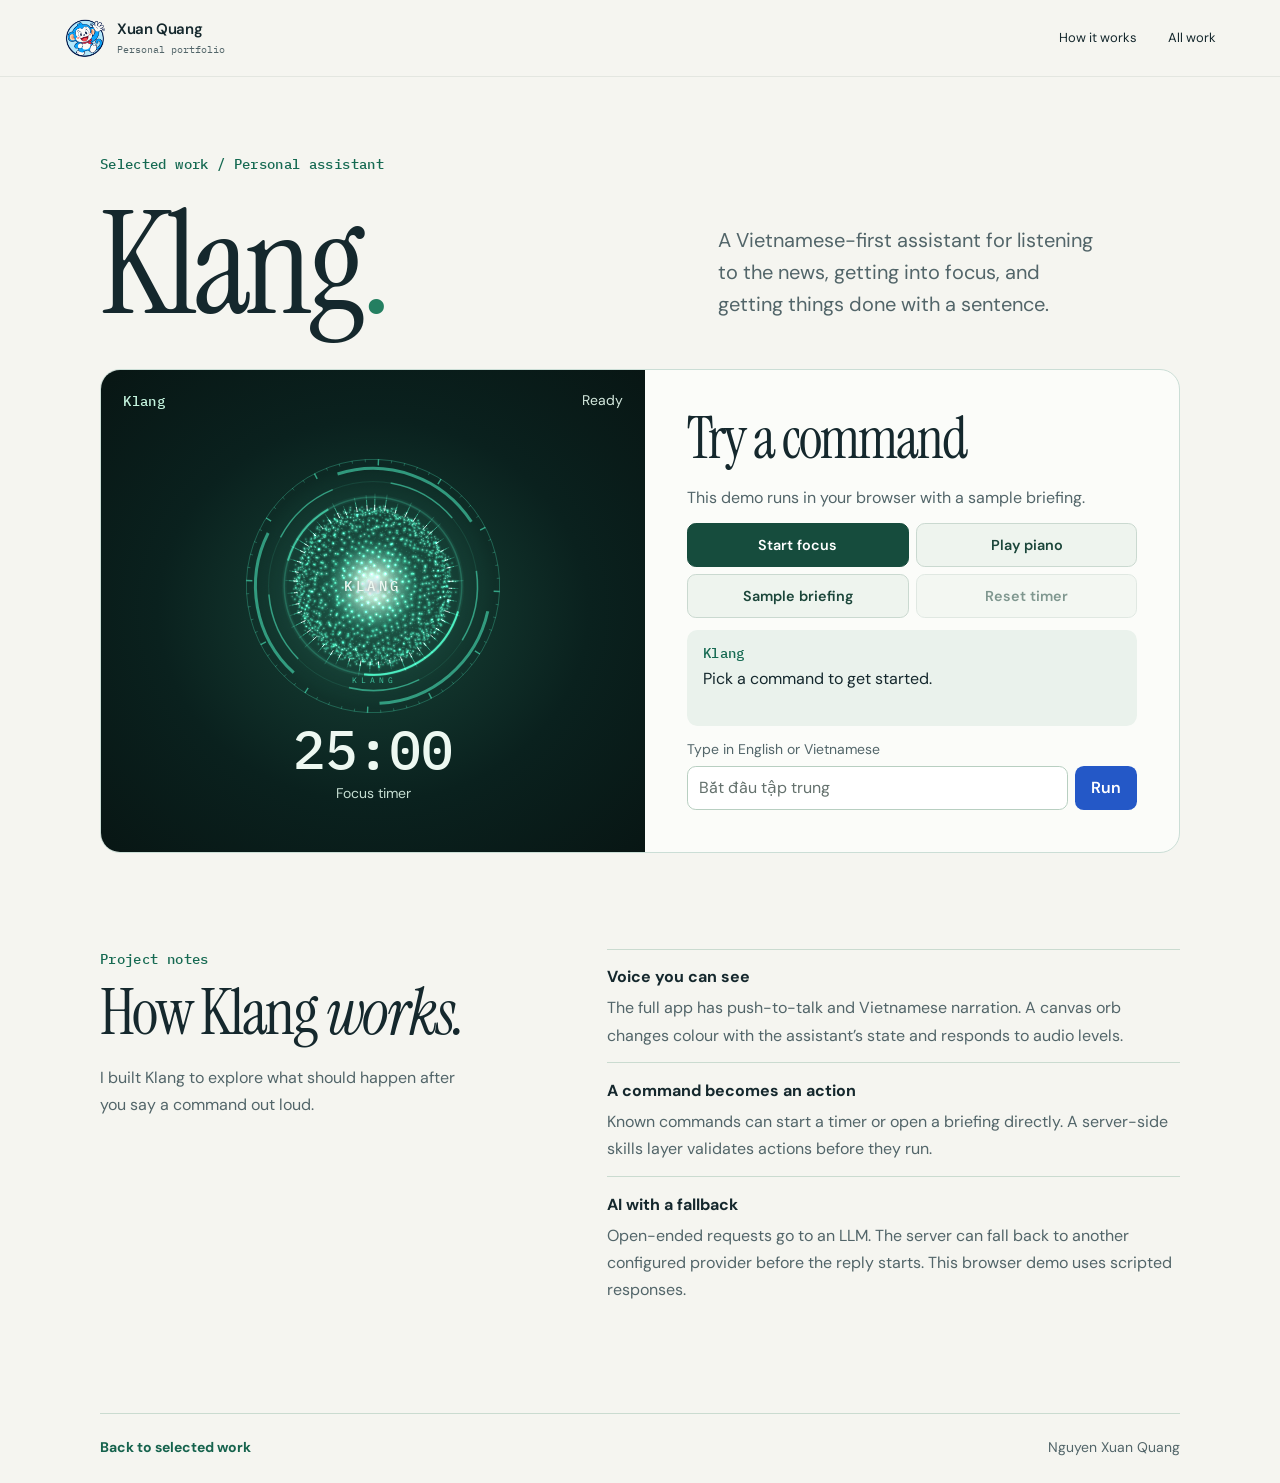
==== klang/index.html @ 67d5f47b "Add interactive Klang portfolio demo" ====
<!doctype html>
<html lang="en">
<head>
  <meta charset="utf-8">
  <meta name="viewport" content="width=device-width, initial-scale=1">
  <meta name="theme-color" content="#f5f5f0">
  <meta name="description" content="Try Klang, Nguyen Xuan Quang’s personal assistant, and see how voice, focus tools, and AI work together.">
  <title>Klang — Nguyen Xuan Quang</title>
  <link rel="icon" href="../assets/quang-logo.png" type="image/png">
  <link rel="preconnect" href="https://fonts.googleapis.com">
  <link rel="preconnect" href="https://fonts.gstatic.com" crossorigin>
  <link href="https://fonts.googleapis.com/css2?family=DM+Sans:wght@400;500;600;700&family=IBM+Plex+Mono:wght@400;500&family=Instrument+Serif:ital@0;1&display=swap" rel="stylesheet">
  <link rel="stylesheet" href="../style.css">
  <link rel="stylesheet" href="./style.css">
  <script type="module" src="./demo.js"></script>
</head>
<body>
  <a class="skip-link" href="#main">Skip to content</a>
  <header class="header klang-page-header"><div class="header-inner wrap">
    <a class="brand" href="../" aria-label="Nguyen Xuan Quang’s portfolio">
      <img class="brand-logo" src="../assets/quang-logo.png" alt="" width="42" height="42">
      <span>Xuan Quang<span class="brand-sub">Personal portfolio</span></span>
    </a>
    <nav aria-label="Project navigation"><a href="#how-it-works">How it works</a><a href="../#work">All work</a></nav>
  </div></header>
  <main class="wrap klang-page" id="main">
    <header class="klang-intro">
      <div>
        <p class="klang-kicker">Selected work / Personal assistant</p>
        <h1>Klang<span>.</span></h1>
      </div>
      <p>A Vietnamese-first assistant for listening to the news, getting into focus, and getting things done with a sentence.</p>
    </header>

    <section class="klang-lab" aria-labelledby="demo-title">
      <div class="klang-stage" data-mode="idle">
        <div class="klang-stage-top"><span class="klang-kicker">Klang</span><span id="stage-state">Ready</span></div>
        <div class="klang-canvas">
          <canvas id="klang-core" aria-hidden="true"></canvas>
          <span class="klang-orb-center" aria-hidden="true">KLANG</span>
        </div>
        <div class="klang-timer" role="timer" aria-label="Time remaining" id="timer">25:00</div>
        <p class="klang-timer-label" id="timer-label">Focus timer</p>
      </div>
      <div class="klang-console">
        <h2 id="demo-title">Try a command</h2>
        <p class="klang-lab-note">This demo runs in your browser with a sample briefing.</p>
        <div class="klang-controls">
          <button type="button" id="focus-button" disabled>Start focus</button>
          <button type="button" id="music-button" aria-pressed="false" disabled>Play piano</button>
          <button type="button" id="news-button" disabled>Sample briefing</button>
          <button type="button" id="reset-button" disabled>Reset timer</button>
        </div>
        <div class="klang-output" role="status" aria-atomic="true">
          <p class="klang-kicker">Klang</p>
          <p id="demo-reply">Pick a command to get started.</p>
        </div>
        <form id="demo-command" class="klang-command">
          <label for="command-text">Type in English or Vietnamese</label>
          <div>
            <input id="command-text" maxlength="100" placeholder="Bắt đầu tập trung" autocomplete="off" required disabled>
            <button type="submit" id="command-submit" disabled>Run</button>
          </div>
        </form>
        <noscript><p>Enable JavaScript to try the interactive demo.</p></noscript>
      </div>
      <audio id="klang-music" src="./rain-keys.mp3" preload="none" loop></audio>
    </section>

    <section class="klang-case" id="how-it-works" aria-labelledby="case-title">
      <div>
        <p class="klang-kicker">Project notes</p>
        <h2 id="case-title">How Klang <em>works.</em></h2>
        <p class="klang-case-intro">I built Klang to explore what should happen after you say a command out loud.</p>
      </div>
      <dl class="klang-notes">
        <div><dt>Voice you can see</dt><dd>The full app has push-to-talk and Vietnamese narration. A canvas orb changes colour with the assistant’s state and responds to audio levels.</dd></div>
        <div><dt>A command becomes an action</dt><dd>Known commands can start a timer or open a briefing directly. A server-side skills layer validates actions before they run.</dd></div>
        <div><dt>AI with a fallback</dt><dd>Open-ended requests go to an LLM. The server can fall back to another configured provider before the reply starts. This browser demo uses scripted responses.</dd></div>
      </dl>
    </section>
    <footer class="klang-footer"><a href="../#klang-project">Back to selected work</a><span>Nguyen Xuan Quang</span></footer>
  </main>
</body>
</html>
---- style.css ----
:root{--paper:#f5f5f0;--ink:#15282d;--muted:#526569;--green:#166a52;--blue:#2458d8;--mint:#e7f0e8;--sky:#e8eff8;--dark:#112e36;--line:#d7ddd6;--serif:'Instrument Serif',Georgia,serif;--sans:'DM Sans',Arial,sans-serif;--mono:'IBM Plex Mono',monospace}
*{box-sizing:border-box}html{scroll-behavior:smooth;scroll-padding-top:105px}body{margin:0;background:var(--paper);color:var(--ink);font:16px/1.7 var(--sans);-webkit-font-smoothing:antialiased}body.modal-open{overflow:hidden}::selection{background:#b7dfc8;color:var(--ink)}h1,h2,h3,h4,p,figure{margin:0}h1,h2,h3{line-height:1.08;letter-spacing:-.035em;font-weight:500}h2{font-size:54px}h2 em,h3 em{font-family:var(--serif);font-weight:400}h4{font-size:15px;font-weight:600}em{font-weight:inherit}img{display:block;max-width:100%}a{color:inherit;text-decoration:none}button{font:inherit;color:inherit;cursor:pointer;border:0}a,button,summary{-webkit-tap-highlight-color:transparent}a:focus-visible,button:focus-visible,summary:focus-visible{outline:3px solid var(--blue);outline-offset:5px}a,button{touch-action:manipulation}.wrap{max-width:1240px;width:calc(100% - 128px);margin:0 auto}.section{padding:96px 0}.mono,.eyebrow{font:10px/1.7 var(--mono);letter-spacing:.065em}.eyebrow{font-weight:500;color:var(--green)}.serif{font-family:var(--serif);font-weight:400;letter-spacing:-.025em}.skip-link{position:fixed;top:-100px;left:16px;z-index:100;background:var(--ink);color:white;padding:10px 20px}.skip-link:focus{top:16px}
.header{position:sticky;top:0;z-index:30;background:#f5f5f0f5;border-bottom:1px solid #d7ddd699;backdrop-filter:blur(14px)}.header-inner{height:76px;display:flex;align-items:center;justify-content:space-between;gap:28px}.brand{display:flex;align-items:center;gap:11px;font-size:15px;font-weight:600;letter-spacing:-.025em;line-height:1.3}.brand-logo{width:42px;height:42px;object-fit:contain}.brand-sub{display:block;font:10px var(--mono);color:var(--muted);margin-top:4px;letter-spacing:0}.header nav{display:flex;gap:31px;align-items:center;font-size:13px}.header nav a{min-height:44px;display:inline-flex;align-items:center;position:relative}.header nav a:after{content:'';position:absolute;left:0;right:0;bottom:7px;height:1px;background:var(--green);transform:scaleX(0);transform-origin:left;transition:transform .2s}.header nav a:hover:after,.header nav a.active:after{transform:scaleX(1)}.nav-contact{margin-left:20px}.nav-contact span{margin-left:15px;color:var(--green);font-size:20px}
.hero{padding-top:42px}.hero-index{display:flex;align-items:center;justify-content:space-between;gap:20px}.hero-index>.mono{color:var(--muted);font-size:10px}.hero-index .eyebrow{display:flex;align-items:center;gap:10px}.status-dot{width:6px;height:6px;border-radius:50%;background:var(--green);box-shadow:0 0 0 4px #166a520b}.hero h1{font:400 clamp(72px,8.2vw,118px)/.98 var(--serif);letter-spacing:-.035em;margin:30px 0 43px;white-space:nowrap}.hero h1 em{color:var(--green)}.title-dot{color:var(--blue)}.opening-spread{display:grid;grid-template-columns:1.04fr .76fr 1.12fr;gap:34px;align-items:start}.hero-copy{padding:7px 0 0}.hero-role{font-size:22px;line-height:1.4;letter-spacing:-.025em;font-weight:500}.hero-intro{font-size:16px;color:var(--muted);line-height:1.8;margin-top:18px;max-width:330px}.identity-line{font-size:11px;color:var(--green);margin-top:19px;line-height:1.6}.identity-line span{margin:0 5px}.button{display:inline-flex;min-height:50px;align-items:center;justify-content:space-between;gap:24px;padding:12px 19px;border-radius:3px;font-size:13px;font-weight:500;transition:transform .2s,background .2s}.button:hover{transform:translateY(-2px)}.button span{font-size:20px}.blue{color:#fff;background:var(--blue)}.blue:hover{background:#1948bb}.hero-copy .button{margin-top:25px}.hero-links{display:flex;gap:27px;margin-top:9px}.text-link{display:inline-flex;min-height:44px;align-items:center;font-size:13px;text-decoration:underline;text-decoration-color:#aebeb4;text-underline-offset:6px}.text-link:hover{color:var(--blue)}.portrait{width:100%;max-width:270px;justify-self:center}.portrait-frame{position:relative;aspect-ratio:4/5;border-radius:15px;overflow:hidden;background:#e9e9df;border:1px solid #d9ded3}.portrait-frame>img{width:100%;height:100%;object-fit:cover}.portrait-frame:before,.portrait-frame:after{content:'';position:absolute;width:24px;height:24px;z-index:1;pointer-events:none;color:#879e8f}.portrait-frame:before{top:15px;left:15px;border-left:1px solid;border-top:1px solid}.portrait-frame:after{bottom:15px;right:15px;border-right:1px solid;border-bottom:1px solid}.portrait figcaption{display:flex;flex-direction:column;gap:6px;margin-top:13px}.portrait figcaption>span:first-child{font-size:13px;font-weight:500}.portrait figcaption .mono{font-size:9px;color:var(--muted);letter-spacing:.035em;line-height:1.5}.hero-art{height:350px;position:relative;min-width:0;border-radius:15px;background-color:#edf3ed;background-image:linear-gradient(#166a5207 1px,transparent 1px),linear-gradient(90deg,#166a5207 1px,transparent 1px);background-size:28px 28px;border:1px solid #dbe7dd;overflow:hidden}.art-top{position:absolute;left:21px;right:21px;top:16px;display:flex;align-items:center;justify-content:space-between;z-index:1}.art-top>span:first-child{font:23px var(--serif)}.art-top .mono{color:#6c8475}#sphere{display:block;width:100%;height:100%;touch-action:pan-y;cursor:grab}#sphere:active{cursor:grabbing}.sphere-label{position:absolute;background:#edf3edec;padding:2px 6px;border-left:1px solid #7ca58c;pointer-events:none;font:10px/1.5 var(--mono);color:#365747}.label-one{top:30%;left:8px}.label-two{right:6px;top:58%;border-color:#7d9bd5;color:#315482}.label-three{left:15%;bottom:21%}.hero-art figcaption{position:absolute;left:21px;right:17px;bottom:13px;display:flex;align-items:center;justify-content:space-between;color:#526d5d}.hero-art figcaption .mono{font-size:9px;letter-spacing:.035em}#motion-toggle{display:flex;align-items:center;justify-content:center;width:40px;height:40px;border:1px solid #a9beb0;border-radius:50%;background:#f5f8f1;color:var(--green);font-size:13px}#motion-toggle:hover{background:white}.hero-foot{display:flex;align-items:center;justify-content:space-between;gap:20px;border-top:1px solid var(--line);margin-top:39px;min-height:70px}.hero-foot>span{font-size:12px;color:var(--muted)}.hero-foot a{min-height:44px;display:flex;align-items:center;gap:22px;font-size:9px;color:var(--green)}.hero-foot a span{font-size:19px}
.journey{display:grid;grid-template-columns:.8fr 1.65fr;gap:90px;border-bottom:1px solid var(--line);padding-top:86px}.section-aside .eyebrow{margin-bottom:20px}.section-aside h2{font-size:52px;line-height:1.03}.section-aside h2 em{color:var(--green)}.section-aside>p:not(.eyebrow){font-size:15px;color:var(--muted);max-width:255px;margin-top:23px}.aside-rule{display:block;width:53px;height:1px;background:var(--green);margin-top:29px}.timeline{position:relative;min-width:0}.timeline:before{content:'';position:absolute;width:1px;left:29px;top:31px;bottom:69px;background:#bbd0bf}.journey-row{position:relative;padding:0 0 39px 88px;min-height:164px}.journey-row:last-child{padding-bottom:0}.journey-date{font-size:10px;color:var(--green);line-height:1.6;display:flex;flex-wrap:wrap;gap:4px 14px;margin-bottom:10px}.journey-date span{color:var(--muted);font-size:9px;letter-spacing:.025em}.institution{position:absolute;left:0;top:1px;width:60px;height:60px;border-radius:50%;background:white;display:grid;place-items:center;padding:8px;border:1px solid #dce4da;transition:transform .2s}.institution:hover{transform:translateY(-2px)}.institution img{width:100%;height:100%;object-fit:contain}.journey-body h3{font-size:25px;line-height:1.2;letter-spacing:-.035em;margin-bottom:10px}.journey-role{color:var(--ink)!important;font-size:14px!important;line-height:1.5!important;margin-bottom:8px}.journey-body>p{font-size:14px;color:var(--muted);line-height:1.7;max-width:530px}.achievement{display:block;font-size:12px;color:var(--green);margin-top:12px}
.work{background:#fffef9}.section-heading,.research-heading{display:flex;justify-content:space-between;align-items:flex-end;gap:30px;margin-bottom:42px}.section-heading .eyebrow,.research-heading .eyebrow{margin-bottom:20px}.section-heading h2,.research-heading h2{font-size:54px;line-height:1.05}.section-heading h2 em,.research-heading h2 em{font-size:1.12em;color:var(--green)}.heading-note{max-width:260px;padding-bottom:3px}.heading-note .mono{font-size:10px;color:var(--green);display:block;margin-bottom:13px}.heading-note p,.research-heading>p{font-size:15px;color:var(--muted);line-height:1.7}.project-pair{display:grid;grid-template-columns:1fr 1fr;gap:38px;align-items:start}.project{min-width:0}.project-image{display:block;padding:0;position:relative;width:100%;aspect-ratio:1.6;border-radius:14px;overflow:hidden;border:1px solid #d4dfde;background:var(--sky)}.project-image>img{width:100%;height:100%;object-fit:contain;transition:transform .45s}.mentorprep-image{background:#080a0e;border-color:#192a30}.project-image:hover>img{transform:scale(1.025)}.project-image:after{content:'';position:absolute;inset:65% 0 0;background:linear-gradient(transparent,#081e2d55);pointer-events:none}.video-chip{position:absolute;right:18px;bottom:14px;display:flex;align-items:center;gap:13px;z-index:1;color:white;font-size:11px;text-shadow:0 1px 8px #0009}.play-icon{display:flex;align-items:center;justify-content:center;width:46px;height:46px;border-radius:50%;background:#fff;color:var(--blue);font-size:12px;text-shadow:none;box-shadow:0 2px 10px #0b233b12;transition:transform .2s}.project-image:hover .play-icon{transform:scale(1.06)}.project-meta{display:flex;justify-content:space-between;gap:12px;font-size:9px;color:var(--muted);margin:22px 0 13px}.project h3{font-size:35px;letter-spacing:-.04em;display:flex;justify-content:space-between;align-items:center;margin-bottom:15px}.project h3>span{font-size:25px;color:var(--green)}.project>p{font-size:15px;color:var(--muted);line-height:1.75}.project-role{font-size:14px!important;line-height:1.7!important;margin-top:20px;min-height:73px}.project-role>span{display:block;font-family:var(--serif);font-size:20px;line-height:1.3;color:var(--ink);margin-bottom:7px}.tags{display:flex;flex-wrap:wrap;gap:7px;margin-top:19px}.tags>span{font:10px/1.5 var(--mono);padding:4px 8px;border:1px solid #d6dfd8;border-radius:2px;color:var(--muted)}.project-links{display:flex;flex-wrap:wrap;gap:9px 24px;margin:16px 0 14px}.project-links>a,.project-links>button{display:inline-flex;align-items:center;min-height:44px;padding:0;background:none;font-size:12px;text-decoration:underline;text-decoration-color:#b3c4b8;text-underline-offset:6px}.project-links>a:hover,.project-links>button:hover{color:var(--blue)}summary{list-style:none;cursor:pointer}summary::-webkit-details-marker{display:none}summary:focus-visible{outline-offset:-3px}.project-detail{border-top:1px solid var(--line);border-bottom:1px solid var(--line)}.project-detail summary{display:flex;justify-content:space-between;align-items:center;gap:14px;min-height:53px;font-size:13px}.project-detail summary>span,.case-notes summary>span,.row-plus{font-size:23px;font-weight:400;line-height:1;color:var(--green);transition:transform .2s}details[open]>summary>span:last-child{transform:rotate(45deg)}.project-detail>p{font-size:14px;color:var(--muted);line-height:1.75;padding:10px 0 19px}.project-detail>p+p{padding-top:0}.small-note{font-size:12px!important;line-height:1.65!important;color:var(--muted)}.nojs-videos{padding:20px 0;font-size:14px}.nojs-videos a{text-decoration:underline}
.featured-project{display:grid;grid-template-columns:1.1fr 1fr;margin-top:68px;background:var(--dark);color:#eef6f0;border-radius:5px 5px 0 0;overflow:hidden}.feature-copy{padding:38px 40px 34px}.feature-copy>.eyebrow{color:#adcdbd;font-size:10px}.feature-copy h3{font-size:39px;margin-top:21px;line-height:1.07}.feature-copy h3 em{font-size:1.15em;color:#bce6ce}.feature-description{font-size:15px;line-height:1.7;color:#c3d6d5;margin-top:19px;max-width:370px}.featured-project .project-role{color:#c3d6d5;min-height:0;margin-top:19px;font-size:13px!important}.featured-project .project-role>span{font-family:var(--sans);font-size:12px;font-weight:500;color:#bce6ce}.featured-project .tags{margin-top:18px}.featured-project .tags>span{color:#bacfcc;border-color:#41605f;font-size:10px}.light-link{display:flex;align-items:center;gap:25px;width:max-content;min-height:44px;font-size:12px;color:#c5ead0;margin-top:16px;text-decoration:underline;text-underline-offset:7px;text-decoration-color:#567c68}.light-link>span{font-size:19px}.experiment{margin:28px 28px 28px 0;padding:24px 27px;border-left:1px solid #416361;display:flex;flex-direction:column;justify-content:center;min-width:0}.experiment-top{display:flex;flex-direction:column;gap:6px}.experiment-top .mono{font-size:9px;color:#b8d0c9}.scope-note{font-size:12px;color:#aec8c7}.chart-key{display:flex;flex-wrap:wrap;gap:9px 18px;margin:26px 0 24px;font-size:10px;color:#c3d9d1}.chart-key>span{display:flex;align-items:center;gap:7px}.chart-key i{display:inline-block;width:7px;height:7px}.key-baseline{background:#779798}.key-hybrid{background:#a9dcbf}.chart-group+.chart-group{margin-top:23px}.chart-label{display:flex;align-items:center;justify-content:space-between;gap:12px;margin-bottom:11px}.chart-label>span{font-size:12px;color:#c4d7d3}.chart-label strong{font-weight:400;font-size:27px;letter-spacing:-.04em;white-space:nowrap;color:#c2edce}.chart-label strong i{font-style:normal;font-size:18px;color:#7eaa9d;margin:0 2px}.chart-label strong>span{font-size:18px}.bar{width:var(--value);height:10px;border-radius:1px;margin-bottom:5px}.baseline{background:#719494}.hybrid{background:#b4e3c6}.experiment-note{font-size:11px;line-height:1.7;color:#b5cdc4;margin-top:27px}.case-notes{background:#f1f5ee;border:1px solid #d7e2d6;border-top:0;border-radius:0 0 5px 5px}.case-notes>summary{padding:17px 25px;min-height:57px;display:flex;justify-content:space-between;align-items:center;font-size:13px}.notes-grid{display:grid;grid-template-columns:1fr 1fr;gap:38px;padding:16px 29px 29px}.notes-grid h4{margin-bottom:9px}.notes-grid p{font-size:14px;line-height:1.8;color:var(--muted);margin-bottom:20px}.notes-grid p:last-child{margin-bottom:0}
.research-grid{display:grid;grid-template-columns:1fr 1.08fr;gap:38px;align-items:start}.research-card{border-top:2px solid var(--green);padding:25px 28px 0;background:#eeeee5;min-width:0}.diabetes-card{background:#e9f0e8;border-color:#427a65}.research-card>.mono{font-size:9px;color:#5a7062;margin-bottom:22px}.research-card h3{font-size:30px;line-height:1.12;letter-spacing:-.03em}.pipeline{display:flex;align-items:center;gap:11px;margin:24px 0 23px;font:10px/1.5 var(--mono);color:#4f675c}.pipeline>span{border-bottom:1px solid #b8cabd;padding-bottom:7px;min-width:0}.pipeline>i{font-style:normal;color:#88a18f;margin-top:-7px}.research-result{display:flex;align-items:center;gap:21px;margin-bottom:18px}.research-result strong{font:400 58px/1 var(--serif);letter-spacing:-.045em;color:var(--green)}.research-result strong>span{font-size:32px}.research-result>p{font-size:12px;line-height:1.55;color:var(--muted)}.research-summary{font-size:14px;line-height:1.75;color:var(--muted);min-height:73px}.work-row{border-top:1px solid #cad5c9;margin-top:23px}.work-row>summary{min-height:58px;display:flex;align-items:center;justify-content:space-between;gap:20px;font-size:13px}.row-content{padding:8px 0 25px;font-size:14px;color:var(--muted);line-height:1.8;min-width:0}.row-content p+p{margin-top:14px}.inline-tech{display:block;font:10px/1.8 var(--mono);color:var(--muted);margin-top:15px}.diabetes-study>.eyebrow{font-size:9px;margin-bottom:12px}.diabetes-method{display:grid;gap:18px;margin-top:23px}.diabetes-method h4{margin-bottom:7px;color:var(--ink);font-size:14px}.diabetes-method p{font-size:13px;line-height:1.75}.evaluation-table-wrap{overflow-x:auto;margin-top:24px;max-width:100%}.evaluation-table{width:100%;border-collapse:collapse;text-align:left;font-size:11px;line-height:1.5}.evaluation-table caption{text-align:left;font-size:11px;color:var(--green);margin-bottom:12px}.evaluation-table th,.evaluation-table td{padding:11px 6px;border-bottom:1px solid #c7d5c7;vertical-align:top}.evaluation-table thead th{font:9px var(--mono);white-space:nowrap;color:#5a6c61}.evaluation-table tbody th{font-weight:500;color:var(--ink);min-width:78px}.evaluation-table tbody td{white-space:nowrap}.evaluation-table tbody tr:first-child td{color:var(--green);font-weight:600}.diabetes-study>.small-note{margin-top:16px}.side-build{display:grid;grid-template-columns:280px 1fr;gap:39px;align-items:center;margin-top:46px;padding-top:39px;border-top:1px solid var(--line)}.side-build-image{display:block;border-radius:9px;overflow:hidden;aspect-ratio:1.6;border:1px solid #d5ddd3}.side-build-image img{width:100%;height:100%;object-fit:cover;transition:transform .35s}.side-build-image:hover img{transform:scale(1.03)}.side-build .eyebrow{font-size:9px;margin-bottom:12px}.side-build h3{font-size:29px;margin-bottom:12px}.side-build p:not(.eyebrow):not(.inline-tech){font-size:14px;color:var(--muted);line-height:1.75;max-width:630px}.side-build .inline-tech{font-size:10px;margin-top:12px}.side-build .text-link{margin-top:6px}
.toolkit{background:var(--sky);padding:73px 0}.toolkit-inner{display:grid;grid-template-columns:1.1fr 1fr;gap:70px;align-items:start}.toolkit .eyebrow{margin-bottom:22px}.toolkit h2{font-size:49px;line-height:1.05}.toolkit h2 em{color:var(--green)}.toolkit-intro{font-size:15px;color:var(--muted);line-height:1.75;margin-top:24px}.toolkit-list{border-top:1px solid #bfcfda}.toolkit-list>div{display:flex;gap:23px;padding:19px 0 21px;border-bottom:1px solid #bfcfda}.tool-number{padding-top:4px;color:var(--green);font-size:10px}.toolkit-list h3{font-size:20px;letter-spacing:-.025em;line-height:1.3;margin-bottom:8px}.toolkit-list p{font-size:14px;line-height:1.7;color:var(--muted)}.contact{padding:77px 0 0;background:var(--dark);color:#f2f6ec}.contact-inner{display:grid;grid-template-columns:1fr 235px;gap:70px;align-items:end;padding-bottom:59px}.contact .eyebrow{color:#a8d9bc;margin-bottom:23px}.contact h2{font:400 70px/.99 var(--serif);letter-spacing:-.02em}.contact h2 em{color:#a8d9bc}.contact p:not(.eyebrow){font-size:15px;line-height:1.7;color:#b7cdca;margin-top:23px}.contact-email{display:inline-flex;align-items:center;gap:30px;font-size:24px;line-height:1.4;letter-spacing:-.025em;margin-top:25px;min-height:52px;border-bottom:1px solid #678778;padding-bottom:7px}.contact-email:hover{color:#addaba}.contact-email>span{font-size:24px}.contact-aside{display:flex;flex-direction:column}.contact-mascot{width:106px;height:106px;object-fit:contain;align-self:flex-end;margin-bottom:25px}.contact-aside>a{display:flex;align-items:center;justify-content:space-between;border-bottom:1px solid #48665f;min-height:46px;font-size:13px}.contact-aside>a:hover{color:#c0eccb}.footer{display:flex;align-items:center;justify-content:space-between;gap:25px;min-height:82px;border-top:1px solid #36564e;font-size:12px;color:#d4e2db}.footer a>span{font-size:10px;color:#93afa5;margin-left:13px}.footer>.mono{font-size:9px;color:#a5bcb4}.footer>a:last-child{font-size:11px;color:#b4d0c3}
dialog{width:min(1040px,calc(100% - 40px));max-height:92dvh;border:1px solid #426260;border-radius:9px;padding:0;background:var(--dark);color:#fff;box-shadow:0 30px 100px #0006}dialog::backdrop{background:#061b24d9;backdrop-filter:blur(10px)}.dialog-top{padding:22px 25px;display:flex;align-items:center;justify-content:space-between;gap:20px}.dialog-top .eyebrow{font-size:9px;color:#acd6bd;margin-bottom:5px}.dialog-top h2{font-size:26px;letter-spacing:-.025em}.dialog-close{width:44px;height:44px;border-radius:50%;display:grid;place-items:center;background:#ffffff12;color:#fff;font-size:29px;line-height:1}.dialog-close:hover{background:#ffffff25}#project-video{display:block;width:100%;max-height:65dvh;background:#000}.dialog-bottom{display:flex;justify-content:space-between;gap:20px;padding:17px 25px;color:#bad0c7;font-size:11px;line-height:1.7}.dialog-bottom a{color:#c1e7c8}#video-error{padding:0 25px 20px;font-size:13px}.editorial-reveal{animation:editorial-enter .6s both}@keyframes editorial-enter{from{opacity:.45;transform:translateY(14px)}to{opacity:1;transform:translateY(0)}}
@media(min-width:1600px){.hero h1{font-size:124px}.opening-spread{gap:42px}.hero-art{height:363px}}
@media(max-width:1150px){.wrap{width:calc(100% - 80px)}.opening-spread{gap:24px;grid-template-columns:1fr .72fr 1.06fr}.hero-role{font-size:20px}.hero-intro{font-size:14px}.hero-art{height:320px}.hero-copy .button{font-size:12px;padding:12px 15px;gap:13px}.identity-line{font-size:10px}.journey{gap:48px;grid-template-columns:.8fr 1.6fr}.journey-body h3{font-size:23px}.section-aside h2{font-size:45px}.project-pair{gap:28px}.project h3{font-size:32px}.project>p{font-size:14px}.feature-copy{padding:32px}.experiment{padding-left:24px;padding-right:0;margin-right:25px}.feature-copy h3{font-size:36px}.chart-label strong{font-size:24px}.chart-label>span{font-size:11px}.research-grid{gap:28px}.research-card{padding-left:23px;padding-right:23px}.research-result{gap:15px}.research-result strong{font-size:53px}.research-result>p{font-size:11px}.pipeline{gap:8px;font-size:9px}.toolkit-inner{gap:40px}.toolkit h2{font-size:45px}}
@media(max-width:900px) and (min-width:701px){.opening-spread{grid-template-columns:1fr .7fr;gap:28px}.hero-art{grid-column:1 / -1;height:285px;max-width:none}.hero-art #sphere{width:380px;max-width:100%;margin:auto}.hero-art .label-one{left:calc(50% - 170px)}.hero-art .label-two{right:calc(50% - 175px)}.hero-art .label-three{left:calc(50% - 130px)}.hero h1{font-size:86px;white-space:normal}.portrait{max-width:235px}.hero-intro{font-size:16px;max-width:400px}.hero-copy{padding-top:15px}.hero-role{font-size:24px}.identity-line{font-size:12px}.hero-copy .button{font-size:13px}.journey{grid-template-columns:1fr;gap:40px}.section-aside{display:grid;grid-template-columns:1fr 1fr;gap:18px 35px;align-items:start}.section-aside>.eyebrow{grid-column:1/-1;margin:0}.section-aside>p:not(.eyebrow){margin:0;max-width:none;align-self:center}.aside-rule{display:none}.timeline{max-width:660px}.featured-project{grid-template-columns:1fr 1fr}.feature-copy{padding:26px}.experiment{margin:25px 20px 25px 0;padding:12px 0 12px 20px}.chart-label{display:block}.chart-label strong{display:block;margin-top:3px}.research-grid{grid-template-columns:1fr 1fr;gap:22px}.research-card{padding:22px 20px 0}.research-card h3{font-size:26px}.research-result{align-items:flex-start;flex-direction:column;gap:10px}.research-result>p br{display:none}.pipeline{flex-wrap:wrap}.toolkit h2{font-size:39px}.toolkit-list h3{font-size:18px}.contact h2{font-size:61px}.contact-inner{grid-template-columns:1fr 185px;gap:45px}.footer>.mono{display:none}}
@media(max-width:700px){html{scroll-padding-top:90px}.wrap{width:calc(100% - 40px)}.section{padding:65px 0}.header-inner{height:70px;gap:14px}.brand{gap:8px;font-size:13px}.brand-logo{width:36px;height:36px}.brand-sub{font-size:9px;margin-top:4px}.header nav{gap:20px;font-size:12px}.header nav a[href='#journey'],.header nav a[href='#toolkit']{display:none}.nav-contact{margin:0}.nav-contact span{display:none}.hero{padding-top:29px}.hero-index>.mono{display:none}.hero-index .eyebrow{font-size:9px}.hero h1{font-size:clamp(63px,14.4vw,90px);line-height:.95;letter-spacing:-.028em;white-space:normal;margin:28px 0 31px;max-width:620px}.hero h1 em{display:block;white-space:nowrap}.hero h1 .title-dot{display:none}.opening-spread{grid-template-columns:1fr;gap:29px}.hero-copy{padding:0;order:0}.hero-role{font-size:23px;line-height:1.35}.hero-intro{font-size:15px;line-height:1.8;max-width:520px;margin-top:15px}.identity-line{font-size:11px;margin-top:16px}.hero-copy .button{font-size:13px;margin-top:22px;padding:13px 18px;gap:26px}.hero-links{margin-top:7px;gap:28px}.hero-art{order:1;height:325px;width:100%;max-width:460px;justify-self:center;border-radius:13px}.art-top{left:19px;right:19px;top:16px}.art-top>span:first-child{font-size:25px}.sphere-label{font-size:10px}.label-one{left:9px;top:31%}.label-two{right:6px}.label-three{left:14%;bottom:23%}.hero-art figcaption{left:19px;right:15px;bottom:12px}.portrait{order:2;display:grid;grid-template-columns:112px 1fr;align-items:center;gap:22px;max-width:none;justify-self:stretch;border-top:1px solid var(--line);padding-top:24px}.portrait-frame{width:112px;aspect-ratio:4/5;border-radius:9px}.portrait-frame:before{top:9px;left:9px;width:15px;height:15px}.portrait-frame:after{bottom:9px;right:9px;width:15px;height:15px}.portrait figcaption{margin:0;gap:10px}.portrait figcaption>span:first-child{font-size:16px}.portrait figcaption .mono{font-size:9px;line-height:1.8;letter-spacing:.025em}.hero-foot{margin-top:25px;min-height:62px;gap:10px}.hero-foot>span{font-size:10px;max-width:160px;line-height:1.6}.hero-foot a{font-size:8px;gap:10px}.hero-foot a span{font-size:17px}.journey{display:block;padding-top:60px}.section-aside .eyebrow{margin-bottom:18px}.section-aside h2{font-size:45px;line-height:1.04}.section-aside>p:not(.eyebrow){max-width:100%;font-size:15px;margin-top:19px}.aside-rule{display:none}.timeline{margin-top:36px}.timeline:before{left:24px;top:24px;bottom:78px}.institution{width:49px;height:49px;padding:7px}.journey-row{padding:0 0 35px 67px;min-height:0}.journey-date{display:block;font-size:9px;margin-bottom:10px;line-height:1.7}.journey-date span{display:block;font-size:8px;margin-top:3px}.journey-body h3{font-size:21px;line-height:1.2;margin-bottom:10px}.journey-role{font-size:13px!important;line-height:1.6!important}.journey-body>p{font-size:13px;line-height:1.75}.achievement{font-size:11px;margin-top:10px}.section-heading,.research-heading{display:block;margin-bottom:31px}.section-heading .eyebrow,.research-heading .eyebrow{margin-bottom:19px}.section-heading h2,.research-heading h2{font-size:40px;line-height:1.05}.heading-note{display:flex;align-items:baseline;gap:20px;max-width:none;margin-top:22px}.heading-note .mono{font-size:9px;margin-bottom:0;white-space:nowrap}.heading-note p,.research-heading>p{font-size:13px;line-height:1.6}.heading-note p br{display:none}.project-pair{grid-template-columns:1fr;gap:39px}.project-image{border-radius:10px}.video-chip{right:13px;bottom:11px;gap:10px;font-size:10px}.play-icon{width:42px;height:42px;font-size:11px}.project-meta{font-size:9px;gap:8px;margin-top:18px;margin-bottom:12px}.project h3{font-size:31px;margin-bottom:13px}.project>p{font-size:15px;line-height:1.75}.project-role{font-size:14px!important;margin-top:18px;min-height:0}.project-role>span{font-size:21px;margin-bottom:7px}.tags{margin-top:18px}.tags>span{font-size:10px}.project-links{gap:8px 22px;margin:11px 0 9px}.project-links>a,.project-links>button{font-size:12px}.project-detail>p{font-size:14px}.featured-project{grid-template-columns:1fr;margin-top:43px}.feature-copy{padding:27px 24px 10px}.feature-copy>.eyebrow{font-size:9px}.feature-copy h3{font-size:37px;margin-top:19px}.feature-description{font-size:15px;margin-top:18px}.featured-project .project-role{font-size:13px!important;margin-top:18px}.light-link{margin-top:14px}.experiment{margin:15px 24px 28px;padding:24px 0 0;border-left:0;border-top:1px solid #416361}.experiment-top{flex-direction:row;flex-wrap:wrap;justify-content:space-between;gap:8px}.experiment-top .mono{font-size:9px}.scope-note{font-size:10px}.chart-key{margin:21px 0 22px;font-size:10px;gap:9px 19px}.chart-label{display:flex}.chart-label>span{font-size:11px}.chart-label strong{font-size:28px}.experiment-note{font-size:11px;margin-top:22px}.case-notes>summary{padding:15px 21px;font-size:13px;min-height:56px}.notes-grid{grid-template-columns:1fr;gap:21px;padding:12px 21px 25px}.notes-grid p{font-size:14px;margin-bottom:17px}.research-heading>p{margin-top:21px}.research-grid{grid-template-columns:1fr;gap:29px}.research-card{padding:23px 22px 0}.research-card>.mono{font-size:8px;letter-spacing:.03em;margin-bottom:19px}.research-card h3{font-size:30px}.pipeline{font-size:9px;gap:10px;margin-top:22px;margin-bottom:22px;flex-wrap:nowrap}.research-result{flex-direction:row;align-items:center;gap:20px}.research-result strong{font-size:56px}.research-result>p{font-size:11px;line-height:1.5}.research-summary{min-height:0;font-size:14px}.work-row{margin-top:21px}.work-row>summary{font-size:12px;min-height:57px}.row-content{font-size:13px;padding-bottom:23px}.diabetes-method p{font-size:13px}.evaluation-table{font-size:10px}.evaluation-table th,.evaluation-table td{padding:10px 5px}.evaluation-table thead th{font-size:8px}.evaluation-table tbody th{min-width:75px}.diabetes-study>.small-note{font-size:11px!important}.side-build{grid-template-columns:1fr;gap:23px;margin-top:34px;padding-top:32px}.side-build-image{max-width:100%;aspect-ratio:1.8}.side-build .eyebrow{font-size:9px;margin-bottom:11px}.side-build h3{font-size:29px}.side-build p:not(.eyebrow):not(.inline-tech){font-size:14px}.side-build .inline-tech{font-size:9px}.toolkit{padding:57px 0}.toolkit-inner{grid-template-columns:1fr;gap:31px}.toolkit .eyebrow{margin-bottom:20px}.toolkit h2{font-size:43px;line-height:1.05}.toolkit-intro{font-size:14px;margin-top:20px}.toolkit-intro br{display:none}.toolkit-list>div{gap:20px;padding:20px 0}.toolkit-list h3{font-size:20px}.toolkit-list p{font-size:14px}.toolkit-list p br{display:none}.contact{padding:57px 0 0}.contact-inner{grid-template-columns:1fr;gap:37px;padding-bottom:36px}.contact .eyebrow{font-size:9px;margin-bottom:22px}.contact h2{font-size:57px;line-height:1.01}.contact p:not(.eyebrow){font-size:14px;margin-top:21px}.contact-email{font-size:19px;gap:17px;min-height:49px;margin-top:22px;max-width:100%}.contact-email>span{font-size:20px}.contact-aside{display:grid;grid-template-columns:1fr 1fr;gap:0 26px;align-items:center}.contact-mascot{grid-row:1 / span 3;grid-column:1;width:94px;height:94px;align-self:center;justify-self:start;margin:0}.contact-aside>a{grid-column:2;font-size:12px;min-height:44px}.footer{min-height:87px;flex-wrap:wrap;gap:9px 16px;padding:20px 0;font-size:11px}.footer a>span{font-size:9px;margin-left:8px}.footer>.mono{display:none}.footer>a:last-child{font-size:10px}dialog{width:calc(100% - 18px);border-radius:7px}.dialog-top{padding:17px 15px}.dialog-top h2{font-size:23px}.dialog-top .eyebrow{font-size:8px}.dialog-close{width:42px;height:42px}.dialog-bottom{padding:14px 15px;font-size:10px;flex-wrap:wrap;gap:8px}#video-error{padding:0 15px 18px;font-size:12px}}
.journey-body .degree-line{color:var(--ink);margin:7px 0 10px;font-size:14px}
.workspace-project{display:grid;grid-template-columns:1.12fr 1fr;gap:38px;align-items:start;margin-top:58px;padding:36px;background:var(--sky);border:1px solid #d5dfeb;border-radius:6px}
.workspace-image{background:#0c1b2d;align-self:center;border-color:#b5c7d7}
.workspace-copy{min-width:0}.workspace-copy>.eyebrow{font-size:10px;margin-bottom:16px}
.workspace-copy h3{font-size:38px;line-height:1.08;margin-bottom:18px}.workspace-copy h3 em{color:var(--green)}
.workspace-copy>p:not(.eyebrow){font-size:15px;color:var(--muted);line-height:1.8}
.workspace-flow{display:flex;align-items:center;flex-wrap:wrap;gap:7px;margin-top:21px;font:10px/1.7 var(--mono);color:var(--green)}
.workspace-flow span{border-bottom:1px solid #b4c9c3;padding-bottom:3px}.workspace-flow i{font-style:normal;color:var(--muted)}
.workspace-copy .project-detail{border-color:#bbcdd9}.workspace-copy .project-links{gap:6px 20px}
@media(max-width:1100px){.workspace-project{padding:26px;gap:26px;grid-template-columns:1fr 1fr}.workspace-copy h3{font-size:33px}}
@media(max-width:760px){.workspace-project{grid-template-columns:1fr;padding:20px;gap:25px;margin-top:38px}.workspace-copy h3{font-size:34px}.workspace-copy>p:not(.eyebrow){font-size:14px}.workspace-copy>.eyebrow{font-size:9px}.workspace-flow{font-size:9px;gap:6px}.workspace-copy .project-links{gap:4px 15px}.workspace-copy .project-links>a,.workspace-copy .project-links>button{font-size:11px}.journey-body .degree-line{font-size:13px}}
@media(prefers-reduced-motion:reduce){html{scroll-behavior:auto}*,*:before,*:after{transition:none!important;animation:none!important}}
@media(max-width:380px){.hero h1{font-size:clamp(48px,15.5vw,63px)}}
---- klang/style.css ----
.klang-kicker {
  color: var(--green);
  font: 500 .875rem/1.5 var(--mono);
  letter-spacing: .025em;
}

.klang-card {
  display: grid;
  grid-template-columns: minmax(0, 1fr) auto;
  align-items: center;
  gap: 1.5rem;
  margin: 2.75rem 0;
  padding: clamp(1.35rem, 4vw, 3rem);
  border: 1px solid #cbded6;
  border-radius: 1.25rem;
  background: linear-gradient(115deg, #e6f0e9, #f0f5ef);
}

.klang-card-copy { display: flex; align-items: center; gap: clamp(1rem, 3vw, 2rem); }
.klang-card h3 { margin: .2em 0 .24em; font: 400 clamp(2.9rem, 7vw, 4.15rem)/.9 var(--serif); }
.klang-card p:not(.klang-kicker) { color: var(--muted); max-width: 34rem; }

.klang-mark {
  flex: none;
  width: clamp(3.4rem, 8vw, 6rem);
  aspect-ratio: 1;
  border-radius: 50%;
  background:
    radial-gradient(circle, #c9ffe6 0 4%, #49d3aa 6% 12%, #104e42 21%, transparent 38%),
    repeating-radial-gradient(circle, transparent 0 25%, #5ae6bb70 28%, transparent 30% 40%),
    radial-gradient(circle, #155e4d, #0a211f 65%);
  box-shadow: 0 0 1.65rem #167a4f32, inset 0 0 0 1px #78cfb294;
}

.klang-card-link, .klang-primary {
  display: inline-flex;
  align-items: center;
  justify-content: center;
  min-height: 44px;
  padding: .5rem 1rem;
  border-radius: .55rem;
  background: #164c3d;
  color: white;
  font-weight: 600;
  line-height: 1.25;
}

.klang-card-link:hover, .klang-primary:hover { background: #246952; }

.klang-launcher {
  position: fixed;
  inset: auto max(1.15rem, env(safe-area-inset-right)) max(1.15rem, env(safe-area-inset-bottom)) auto;
  z-index: 31;
  display: inline-flex;
  align-items: center;
  gap: .55rem;
  padding: .42rem .95rem .42rem .45rem;
  border: 1px solid #bacec3;
  border-radius: 99px;
  background: #f7fbf7;
  color: #173c32;
  font-size: .875rem;
  font-weight: 700;
  box-shadow: 0 8px 24px #142a2520;
  transition: transform .2s ease, box-shadow .2s ease;
}

.klang-launcher .klang-mark { width: 1.95rem; }
.klang-launcher:hover { transform: translateY(-2px); box-shadow: 0 10px 28px #142a2530; }
.klang-launcher[hidden], .klang-guide [hidden] { display: none; }

.klang-guide {
  position: fixed;
  inset: auto max(1.15rem, env(safe-area-inset-right)) max(1.15rem, env(safe-area-inset-bottom)) auto;
  width: min(24rem, calc(100% - 2.3rem));
  max-width: none;
  max-height: calc(100% - 2.3rem);
  margin: 0;
  padding: 1.3rem;
  color: var(--ink);
  background: #f8faf6;
  border: 1px solid #bacec3;
  border-radius: 1.15rem;
  box-shadow: 0 24px 80px #092e3340;
}

.klang-guide::backdrop { background: #102b2b40; }
.klang-guide-header { display: flex; justify-content: space-between; align-items: start; gap: 1rem; }
.klang-guide h2 { font: 400 2.75rem/1 var(--serif); margin: .2em 0 .3em; }
.klang-guide-close { width: 44px; height: 44px; border-radius: 50%; background: #e2ece4; font-size: 1.35rem; }
.klang-guide-choices { display: grid; gap: .5rem; margin-top: 1rem; }
.klang-guide-choices button, .klang-controls button {
  min-height: 44px;
  padding: .57rem .7rem;
  border: 1px solid #cad9d0;
  border-radius: .55rem;
  background: #eef4ee;
  color: #1b463a;
  font-size: .9rem;
  font-weight: 600;
  line-height: 1.25;
}

.klang-guide-choices button { text-align: start; }
.klang-guide-choices button:hover, .klang-controls button:not(:disabled):hover { background: #e0eee3; }
.klang-guide-answer { margin-top: 1rem; padding: .9rem 0; border-top: 1px solid #d6e2d9; line-height: 1.55; }
.klang-guide-answer a { margin-top: .6rem; display: inline-block; font-weight: 700; color: #18624c; text-decoration: underline; }

.klang-page { max-width: 1080px; }
.klang-intro {
  display: grid;
  grid-template-columns: minmax(0, 1fr) minmax(14rem, .8fr);
  align-items: end;
  gap: 2.5rem;
  padding: clamp(2.5rem, 6vw, 5rem) 0 clamp(1.5rem, 4vw, 2.6rem);
}

.klang-intro h1 { font: 400 clamp(5rem, 14vw, 9rem)/.88 var(--serif); margin-top: .18em; }
.klang-intro h1 span { color: #247f61; }
.klang-intro > p { max-width: 24rem; color: var(--muted); font-size: clamp(1.05rem, 2.1vw, 1.25rem); line-height: 1.6; padding-bottom: .45rem; }

.klang-lab {
  display: grid;
  grid-template-columns: minmax(0, 1.02fr) minmax(0, 1fr);
  border: 1px solid #cbded6;
  border-radius: 1.25rem;
  overflow: hidden;
  background: #fbfcf9;
}

.klang-stage {
  position: relative;
  isolation: isolate;
  display: grid;
  place-content: center;
  justify-items: center;
  align-content: center;
  min-height: 27rem;
  padding: 3.6rem 1rem 1.5rem;
  background: radial-gradient(ellipse at 50% 50%, #184438, #0a211e 56%, #081614);
  color: #edf8f1;
}

.klang-stage::before {
  content: '';
  position: absolute;
  z-index: -1;
  inset: 0;
  background: linear-gradient(180deg, #091a1bb5, #091a1b40 55%, #091a1bea), url('./rainy-study.webp') center / cover;
  opacity: 0;
  transition: opacity .6s ease;
}

.klang-stage[data-mode="focus"]::before, .klang-stage[data-mode="paused"]::before { opacity: .65; }
.klang-stage-top {
  position: absolute;
  inset: 1.2rem 1.4rem auto;
  display: flex;
  justify-content: space-between;
  align-items: center;
  gap: .5rem;
  color: #d4e9de;
  font-size: .875rem;
}

.klang-stage-top .klang-kicker { color: #c4f4de; }
.klang-canvas { width: clamp(11rem, 23vw, 17rem); aspect-ratio: 1; position: relative; }
.klang-canvas canvas { display: block; width: 100%; height: 100%; }
.klang-orb-center {
  position: absolute;
  inset: 50% auto auto 50%;
  translate: -50% -50%;
  font: 500 .875rem/1 var(--mono);
  letter-spacing: .25em;
  text-shadow: 0 1px 7px #052920;
}

.klang-timer { font: 500 clamp(2.2rem, 7vw, 3.4rem)/1 var(--mono); font-variant-numeric: tabular-nums; }
.klang-timer-label { margin-top: .35rem; color: #c6dfd3; font-size: .875rem; }
.klang-console { display: grid; gap: .75rem; align-content: center; padding: clamp(1.25rem, 4vw, 2.6rem); min-width: 0; }
.klang-console h2 { font: 400 clamp(2.4rem, 5vw, 3.55rem)/.96 var(--serif); margin-bottom: .1em; }
.klang-lab-note { color: var(--muted); }
.klang-controls { display: grid; grid-template-columns: repeat(2, minmax(0, 1fr)); gap: .45rem; }
.klang-controls button:first-child { background: #164c3d; color: #fff; border-color: #164c3d; }
.klang-controls button:first-child:not(:disabled):hover { background: #246952; }
.klang-controls button[aria-pressed="true"] { background: #d4e9db; border-color: #8bbba2; }
.klang-controls button:disabled { opacity: .55; cursor: default; }
.klang-output { min-height: 6rem; padding: .8rem 1rem; background: #eaf2ec; border-radius: .65rem; line-height: 1.5; }
.klang-output .klang-kicker { margin-bottom: .2rem; }
.klang-command { display: grid; gap: .25rem; }
.klang-command > label { color: var(--muted); font-size: .875rem; }
.klang-command > div { display: flex; gap: .45rem; }
.klang-command input {
  min-width: 0;
  flex: 1;
  min-height: 2.75rem;
  padding: .44rem .7rem;
  border: 1px solid #b8cfc1;
  border-radius: .55rem;
  background: white;
  color: var(--ink);
  font: inherit;
}

.klang-command input::placeholder { color: #64716d; }
.klang-command button { min-height: 2.75rem; padding: .5rem 1rem; border-radius: .55rem; background: #2458c7; color: white; font-weight: 600; }
.klang-command button:not(:disabled):hover { background: #1946aa; }
.klang-case { display: grid; grid-template-columns: .8fr 1fr; gap: 3rem; padding: clamp(3.2rem, 8vw, 6rem) 0; }
.klang-case h2 { margin: .18em 0 .3em; font: 400 clamp(2.7rem, 6vw, 4rem)/1 var(--serif); }
.klang-case-intro { max-width: 24rem; color: var(--muted); }
.klang-notes { margin: 0; }
.klang-notes > div { padding: .85rem 0; border-top: 1px solid #cadbd0; }
.klang-notes dt { font-weight: 700; }
.klang-notes dd { margin: .25rem 0 0; color: var(--muted); }
.klang-footer { display: flex; flex-wrap: wrap; justify-content: space-between; gap: .5rem 1rem; padding: 1.4rem 0; border-top: 1px solid #cadbd0; color: var(--muted); font-size: .875rem; }
.klang-footer a { color: #16634d; font-weight: 700; }

@media (max-width: 700px) {
  .klang-card { grid-template-columns: 1fr; gap: 1rem; margin: 2rem 0; }
  .klang-card-link { justify-self: start; }
  .klang-card p:not(.klang-kicker) { line-height: 1.5; }
  .klang-card-copy { align-items: start; }
  .klang-intro, .klang-lab, .klang-case { grid-template-columns: 1fr; }
  .klang-intro { gap: .8rem; }
  .klang-case { gap: 1.4rem; }
  .klang-stage { min-height: 20rem; padding-top: 3.25rem; }
  .klang-canvas { width: clamp(11rem, 61vw, 14rem); }
  .klang-page-header nav { gap: .55rem; }
}

@media (prefers-reduced-motion: reduce) {
  .klang-launcher, .klang-stage::before { transition: none; }
}
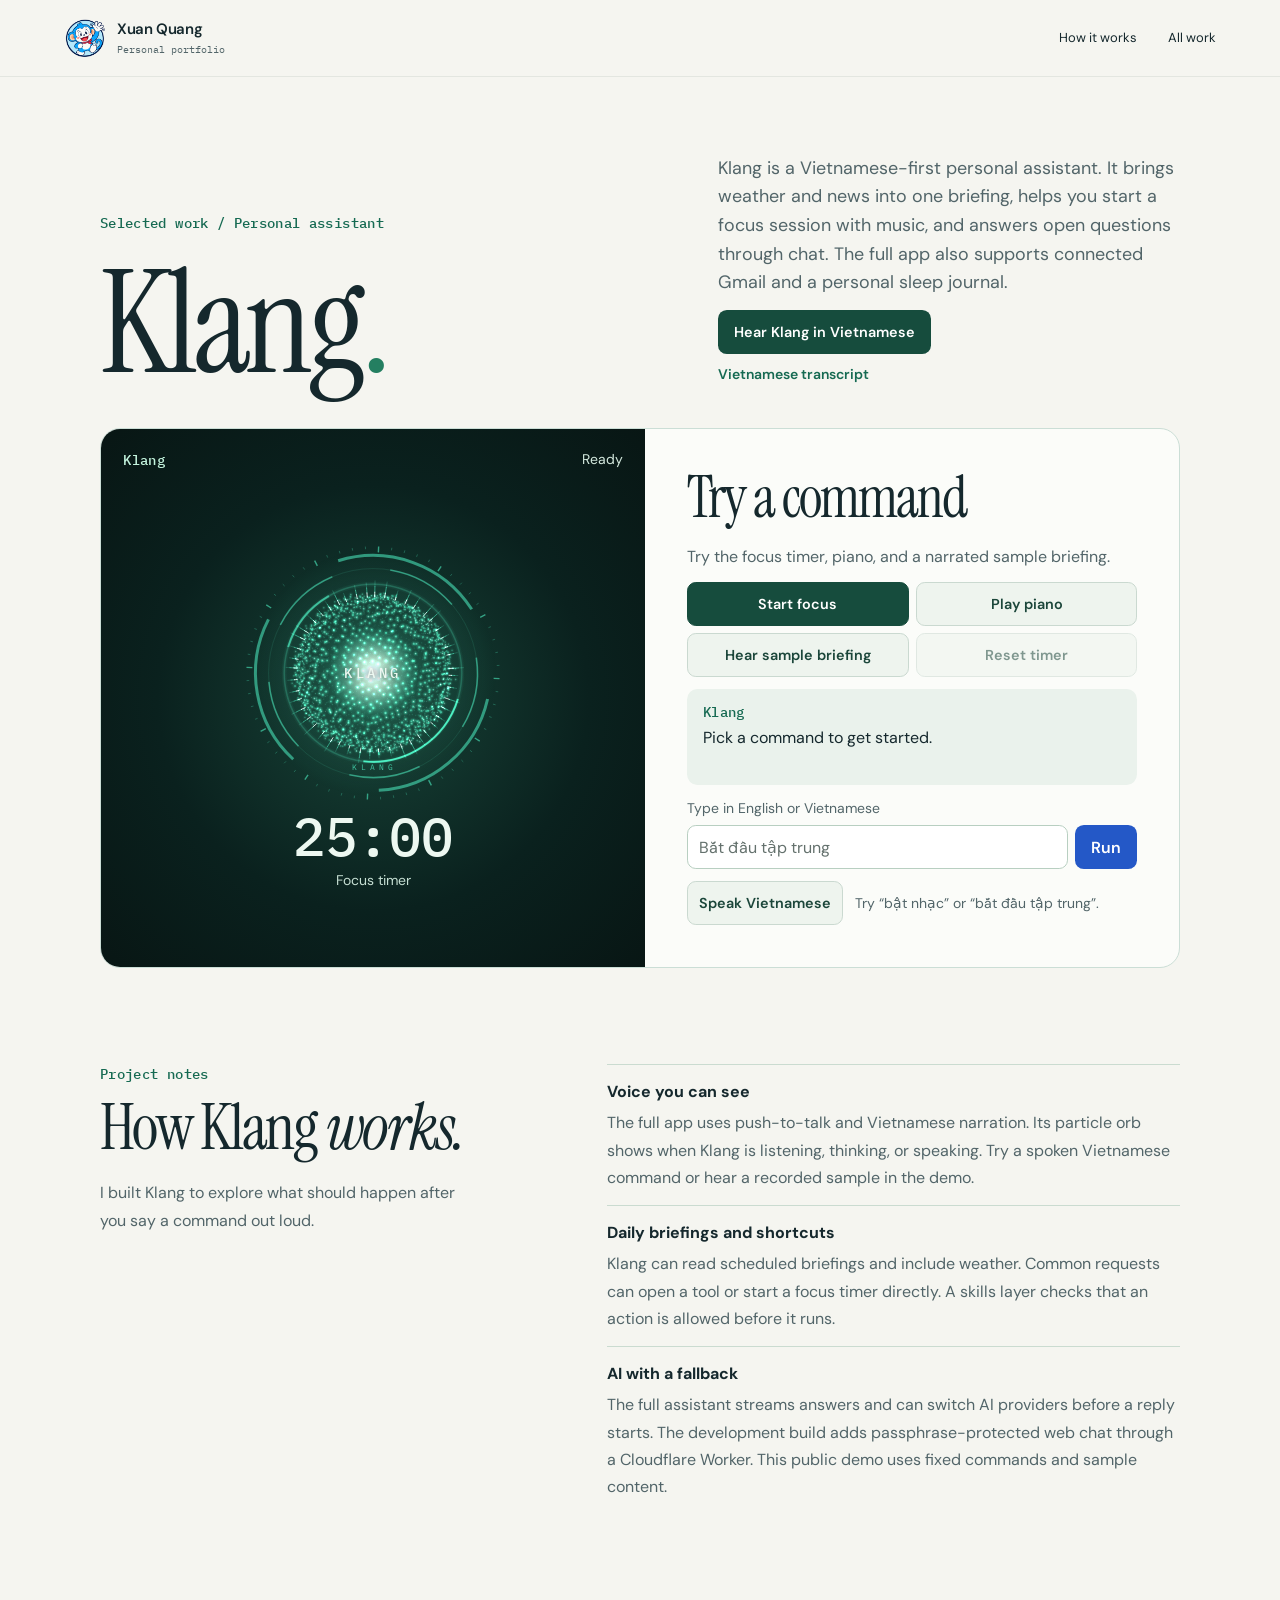
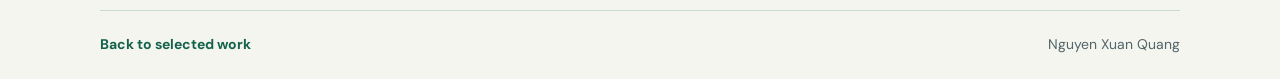
==== commit 4891b303: "Introduce Klang with Vietnamese audio and voice commands" ====
--- a/klang/index.html
+++ b/klang/index.html
@@ -4,7 +4,7 @@
   <meta charset="utf-8">
   <meta name="viewport" content="width=device-width, initial-scale=1">
   <meta name="theme-color" content="#f5f5f0">
-  <meta name="description" content="Try Klang, Nguyen Xuan Quang’s personal assistant, and see how voice, focus tools, and AI work together.">
+  <meta name="description" content="Meet Klang, Nguyen Xuan Quang’s Vietnamese-first assistant for briefings, focus, and AI chat. Hear it speak and try a voice command.">
   <title>Klang — Nguyen Xuan Quang</title>
   <link rel="icon" href="../assets/quang-logo.png" type="image/png">
   <link rel="preconnect" href="https://fonts.googleapis.com">
@@ -29,7 +29,15 @@
         <p class="klang-kicker">Selected work / Personal assistant</p>
         <h1>Klang<span>.</span></h1>
       </div>
-      <p>A Vietnamese-first assistant for listening to the news, getting into focus, and getting things done with a sentence.</p>
+      <div class="klang-intro-copy">
+        <p>Klang is a Vietnamese-first personal assistant. It brings weather and news into one briefing, helps you start a focus session with music, and answers open questions through chat. The full app also supports connected Gmail and a personal sleep journal.</p>
+        <button class="klang-primary" type="button" id="intro-button" aria-controls="klang-intro-audio" disabled>Hear Klang in Vietnamese</button>
+        <p id="intro-status" role="status" hidden></p>
+        <details class="klang-transcript">
+          <summary>Vietnamese transcript</summary>
+          <p lang="vi">Xin chào, mình là Klang. Mình có thể đọc bản tin, xem thời tiết và giúp bạn vào guồng tập trung. Bạn có thể nói bật nhạc piano, bắt đầu tập trung, hoặc hỏi mình về một chủ đề bạn đang tìm hiểu. Trong bản dùng thử, hãy bấm nút mic và nói bật nhạc. Bạn cũng có thể nghe thử một đoạn bản tin.</p>
+        </details>
+      </div>
     </header>
 
     <section class="klang-lab" aria-labelledby="demo-title">
@@ -44,11 +52,11 @@
       </div>
       <div class="klang-console">
         <h2 id="demo-title">Try a command</h2>
-        <p class="klang-lab-note">This demo runs in your browser with a sample briefing.</p>
+        <p class="klang-lab-note">Try the focus timer, piano, and a narrated sample briefing.</p>
         <div class="klang-controls">
           <button type="button" id="focus-button" disabled>Start focus</button>
           <button type="button" id="music-button" aria-pressed="false" disabled>Play piano</button>
-          <button type="button" id="news-button" disabled>Sample briefing</button>
+          <button type="button" id="news-button" aria-controls="klang-briefing-audio" disabled>Hear sample briefing</button>
           <button type="button" id="reset-button" disabled>Reset timer</button>
         </div>
         <div class="klang-output" role="status" aria-atomic="true">
@@ -62,9 +70,15 @@
             <button type="submit" id="command-submit" disabled>Run</button>
           </div>
         </form>
+        <div class="klang-voice">
+          <button type="button" id="voice-button" aria-describedby="voice-hint" disabled>Speak Vietnamese</button>
+          <p id="voice-hint" role="status">Try “bật nhạc” or “bắt đầu tập trung”.</p>
+        </div>
         <noscript><p>Enable JavaScript to try the interactive demo.</p></noscript>
       </div>
       <audio id="klang-music" src="./rain-keys.mp3" preload="none" loop></audio>
+      <audio id="klang-intro-audio" src="./intro-vi.mp3" preload="none"></audio>
+      <audio id="klang-briefing-audio" src="./briefing-vi.mp3" preload="none"></audio>
     </section>
 
     <section class="klang-case" id="how-it-works" aria-labelledby="case-title">
@@ -74,9 +88,9 @@
         <p class="klang-case-intro">I built Klang to explore what should happen after you say a command out loud.</p>
       </div>
       <dl class="klang-notes">
-        <div><dt>Voice you can see</dt><dd>The full app has push-to-talk and Vietnamese narration. A canvas orb changes colour with the assistant’s state and responds to audio levels.</dd></div>
-        <div><dt>A command becomes an action</dt><dd>Known commands can start a timer or open a briefing directly. A server-side skills layer validates actions before they run.</dd></div>
-        <div><dt>AI with a fallback</dt><dd>Open-ended requests go to an LLM. The server can fall back to another configured provider before the reply starts. This browser demo uses scripted responses.</dd></div>
+        <div><dt>Voice you can see</dt><dd>The full app uses push-to-talk and Vietnamese narration. Its particle orb shows when Klang is listening, thinking, or speaking. Try a spoken Vietnamese command or hear a recorded sample in the demo.</dd></div>
+        <div><dt>Daily briefings and shortcuts</dt><dd>Klang can read scheduled briefings and include weather. Common requests can open a tool or start a focus timer directly. A skills layer checks that an action is allowed before it runs.</dd></div>
+        <div><dt>AI with a fallback</dt><dd>The full assistant streams answers and can switch AI providers before a reply starts. The development build adds passphrase-protected web chat through a Cloudflare Worker. This public demo uses fixed commands and sample content.</dd></div>
       </dl>
     </section>
     <footer class="klang-footer"><a href="../#klang-project">Back to selected work</a><span>Nguyen Xuan Quang</span></footer>
--- a/klang/style.css
+++ b/klang/style.css
@@ -89,7 +89,7 @@
 .klang-guide h2 { font: 400 2.75rem/1 var(--serif); margin: .2em 0 .3em; }
 .klang-guide-close { width: 44px; height: 44px; border-radius: 50%; background: #e2ece4; font-size: 1.35rem; }
 .klang-guide-choices { display: grid; gap: .5rem; margin-top: 1rem; }
-.klang-guide-choices button, .klang-controls button {
+.klang-guide-choices button, .klang-controls button, .klang-voice button {
   min-height: 44px;
   padding: .57rem .7rem;
   border: 1px solid #cad9d0;
@@ -117,7 +117,14 @@
 
 .klang-intro h1 { font: 400 clamp(5rem, 14vw, 9rem)/.88 var(--serif); margin-top: .18em; }
 .klang-intro h1 span { color: #247f61; }
-.klang-intro > p { max-width: 24rem; color: var(--muted); font-size: clamp(1.05rem, 2.1vw, 1.25rem); line-height: 1.6; padding-bottom: .45rem; }
+.klang-intro-copy { max-width: 32rem; color: var(--muted); }
+.klang-intro-copy > p:first-child { font-size: clamp(1rem, 1.7vw, 1.12rem); line-height: 1.6; }
+.klang-intro-copy .klang-primary { margin-top: .8rem; font-size: .9rem; }
+.klang-intro-copy .klang-primary:disabled { opacity: .55; }
+#intro-status { margin-top: .35rem; font-size: .875rem; }
+.klang-transcript { margin-top: .55rem; font-size: .875rem; }
+.klang-transcript summary { width: fit-content; cursor: pointer; color: var(--green); font-weight: 600; }
+.klang-transcript p { margin-top: .35rem; }
 
 .klang-lab {
   display: grid;
@@ -205,6 +212,11 @@
 .klang-command input::placeholder { color: #64716d; }
 .klang-command button { min-height: 2.75rem; padding: .5rem 1rem; border-radius: .55rem; background: #2458c7; color: white; font-weight: 600; }
 .klang-command button:not(:disabled):hover { background: #1946aa; }
+.klang-voice { display: flex; align-items: center; flex-wrap: wrap; gap: .4rem .75rem; }
+.klang-voice button[aria-pressed="true"] { background: #18624c; border-color: #18624c; color: white; }
+.klang-voice button:not(:disabled):hover { border-color: #44856e; }
+.klang-voice button:disabled { opacity: .6; cursor: default; }
+.klang-voice p { flex: 1 1 10rem; color: var(--muted); font-size: .875rem; line-height: 1.45; overflow-wrap: anywhere; }
 .klang-case { display: grid; grid-template-columns: .8fr 1fr; gap: 3rem; padding: clamp(3.2rem, 8vw, 6rem) 0; }
 .klang-case h2 { margin: .18em 0 .3em; font: 400 clamp(2.7rem, 6vw, 4rem)/1 var(--serif); }
 .klang-case-intro { max-width: 24rem; color: var(--muted); }
